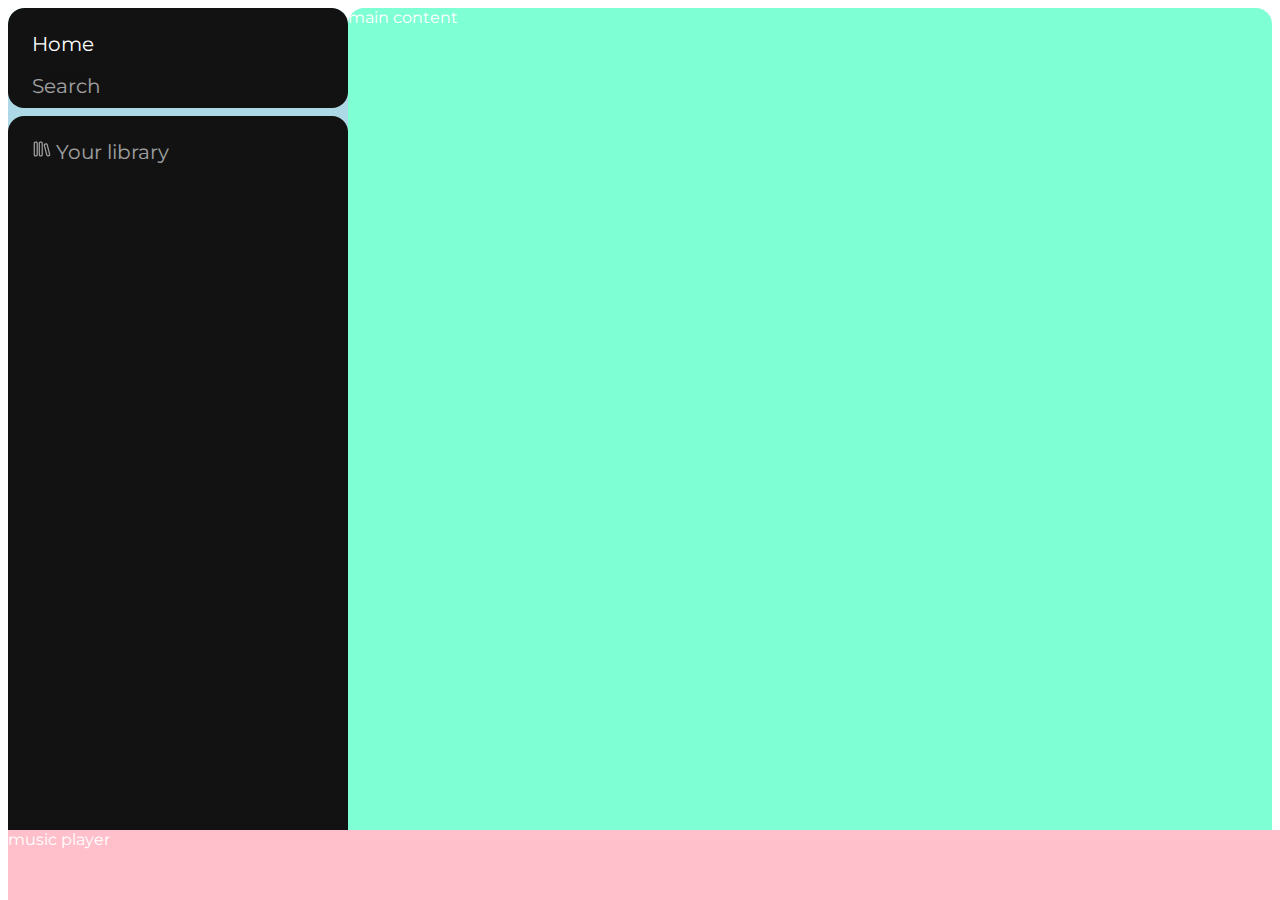
==== index.html @ efbf34a3 "Initial commit" ====
<!DOCTYPE html>
<html lang="en">

<head>
    <meta charset="UTF-8">
    <meta name="viewport" content="width=device-width, initial-scale=1.0">
    <link rel="stylesheet" href="https://cdnjs.cloudflare.com/ajax/libs/font-awesome/6.6.0/css/all.min.css"
        integrity="sha512-Kc323vGBEqzTmouAECnVceyQqyqdsSiqLQISBL29aUW4U/M7pSPA/gEUZQqv1cwx4OnYxTxve5UMg5GT6L4JJg=="
        crossorigin="anonymous" referrerpolicy="no-referrer" />
    <link rel="stylesheet" href="style.css">
    <link rel="icon" href="/assets/spotify-logo.png">
    <title>Spotify clone</title>
    <link rel="preconnect" href="https://fonts.googleapis.com">
    <link rel="preconnect" href="https://fonts.gstatic.com" crossorigin>
    <link href="https://fonts.googleapis.com/css2?family=Montserrat:ital,wght@0,100..900;1,100..900&display=swap"
        rel="stylesheet">
</head>

<body>
    <div class="main">
        <!-- START SIDEBAR -->
        <div class="sidebar">
            <div class="nav">
                <div class="nav-option" style="opacity: 1;">
                    <i class="fa-solid fa-house"></i>
                    <a href="#">Home</a>
                </div>
                <div class="nav-option">
                    <i class="fa-solid fa-magnifying-glass"></i>
                    <a href="#">Search</a>
                </div>

            </div>
            <div class="library">
                <div class="options">
                    <div class="lib-option nav-option">
                        <!-- <img src="/assets/library.png" alt="library-logo"> -->
                        <svg fill="none" viewBox="0 0 24 24" xmlns="http://www.w3.org/2000/svg">
                            <path
                                d="M4 3h1c1.054 0 1.918.816 1.995 1.85L7 5v14a2.001 2.001 0 0 1-1.85 1.994L5 21H4a2.001 2.001 0 0 1-1.995-1.85L2 19V5c0-1.054.816-1.918 1.85-1.995L4 3h1-1Zm6 0h1c1.054 0 1.918.816 1.995 1.85L13 5v14a2.001 2.001 0 0 1-1.85 1.994L11 21h-1a2.001 2.001 0 0 1-1.995-1.85L8 19V5c0-1.054.816-1.918 1.85-1.995L10 3h1-1Zm6.974 2c.84 0 1.608.531 1.89 1.346l.047.157 3.015 11.745a2 2 0 0 1-1.296 2.392l-.144.043-.969.248a2.002 2.002 0 0 1-2.387-1.284l-.047-.155-3.016-11.745a2 2 0 0 1 1.298-2.392l.143-.043.968-.248c.166-.043.334-.064.498-.064ZM5 4.5H4a.501.501 0 0 0-.492.41L3.5 5v14c0 .244.177.45.41.492L4 19.5h1c.245 0 .45-.178.492-.41L5.5 19V5a.501.501 0 0 0-.41-.492L5 4.5Zm6 0h-1a.501.501 0 0 0-.492.41L9.5 5v14c0 .244.177.45.41.492l.09.008h1c.245 0 .45-.178.492-.41L11.5 19V5a.501.501 0 0 0-.41-.492L11 4.5Zm5.975 2-.063.004-.063.013-.968.247a.498.498 0 0 0-.376.51l.015.1 3.016 11.745a.5.5 0 0 0 .483.375l.063-.003.062-.012.97-.25a.5.5 0 0 0 .374-.519l-.015-.088-3.015-11.747a.501.501 0 0 0-.483-.375Z"
                                fill="#ffffff" class="fill-212121"></path>
                        </svg>
                        <a href="#">Your library</a>
                    </div>
                    <div class="icons">
                        <i class="fa-solid fa-plus"></i>
                        <i class="fa-solid fa-arrow-right"></i>
                    </div>
                </div>
                <div class="boxes">

                </div>
            </div>
        </div>
        <!-- END SIDEBAR -->


        <!-- START MAIN CONTENT -->
        <div class="main-content">main content</div>
        <!-- END MAIN CONTENT -->


        <!-- START MUSIC PLAYER -->
        <div class="music-player">music player</div>
        <!-- END MUSIC PLAYER -->
    </div>
</body>

</html>
---- style.css ----
*{
    font-family: "Montserrat", sans-serif;
    margin:0;
    padding: 0;
    box-sizing: border-box;  
    
    color: #fff;
    overflow: hidden;
    /* background-color: black; */
}

.main {
    display: flex;
    height: 100vh;
    padding: 0.5rem;
     
}



/******** START SIDEBAR ********/
.sidebar{
    background-color: lightblue;
    width: 340px;
    border-radius: 1rem; /*16px; */
    -webkit-border-radius: 1rem;
    -moz-border-radius: 1rem;
    -ms-border-radius: 1rem;
    -o-border-radius: 1rem;

}

.nav {
    background-color: #121212;
    border-radius: 1rem;
    -webkit-border-radius: 1rem;
    -moz-border-radius: 1rem;
    -ms-border-radius: 1rem;
    -o-border-radius: 1rem;
    display: flex;
    flex-direction: column;
    justify-content: center;
    height: 100px;
    padding: 0.5rem 0.75rem;
}

.nav-option{
    line-height: 2.5rem;
    
}

.nav-option a{
    font-size: 1.25rem;
}
.nav-option {
    font-size: 1rem;
    opacity: 0.6;
    padding: 0.5rem 0.75rem;
}

.nav-option:hover{
    opacity: 1;
}

/******** start library part ********/


.library{
    background-color: #121212;
    border-radius: 1rem;
    -webkit-border-radius: 1rem;
    -moz-border-radius: 1rem;
    -ms-border-radius: 1rem;
    -o-border-radius: 1rem;
    height: 100%;
    margin-top: 0.5rem;
    padding:0.5rem 0.75rem ;

}
.options{
    display: flex;
    justify-content: space-between;
    align-items: center;
}
.lib-option svg{
    height:1.25rem;
    width: 1.25rem;
}

.icons{
    font-size: 1.30rem;
    display: flex;
}

.icons i{
    opacity: 0.5;
    margin-right: 1rem;
}

.icons i:hover{
    opacity: 1;
}

/* end library part */
 
/******** END SIDEBAR ********/



/* START MAIN CONTENT */
.main-content {
    background-color: aquamarine;
    flex: 1;
    border-radius: 1rem; /*16px; */
    -webkit-border-radius: 1rem;
    -moz-border-radius: 1rem;
    -ms-border-radius: 1rem;
    -o-border-radius: 1rem;
    overflow: auto;
}

/******** END MAIN CONTENT ********/



/******** START MUSIC PLAYER ********/

.music-player {
    background-color:pink;
    position: fixed;
    bottom:0;
    width:100%;
    height: 70px;
}

/******** END MUSIC PLAYER ********/

a{
    text-decoration: none;
    color: #fff;
}
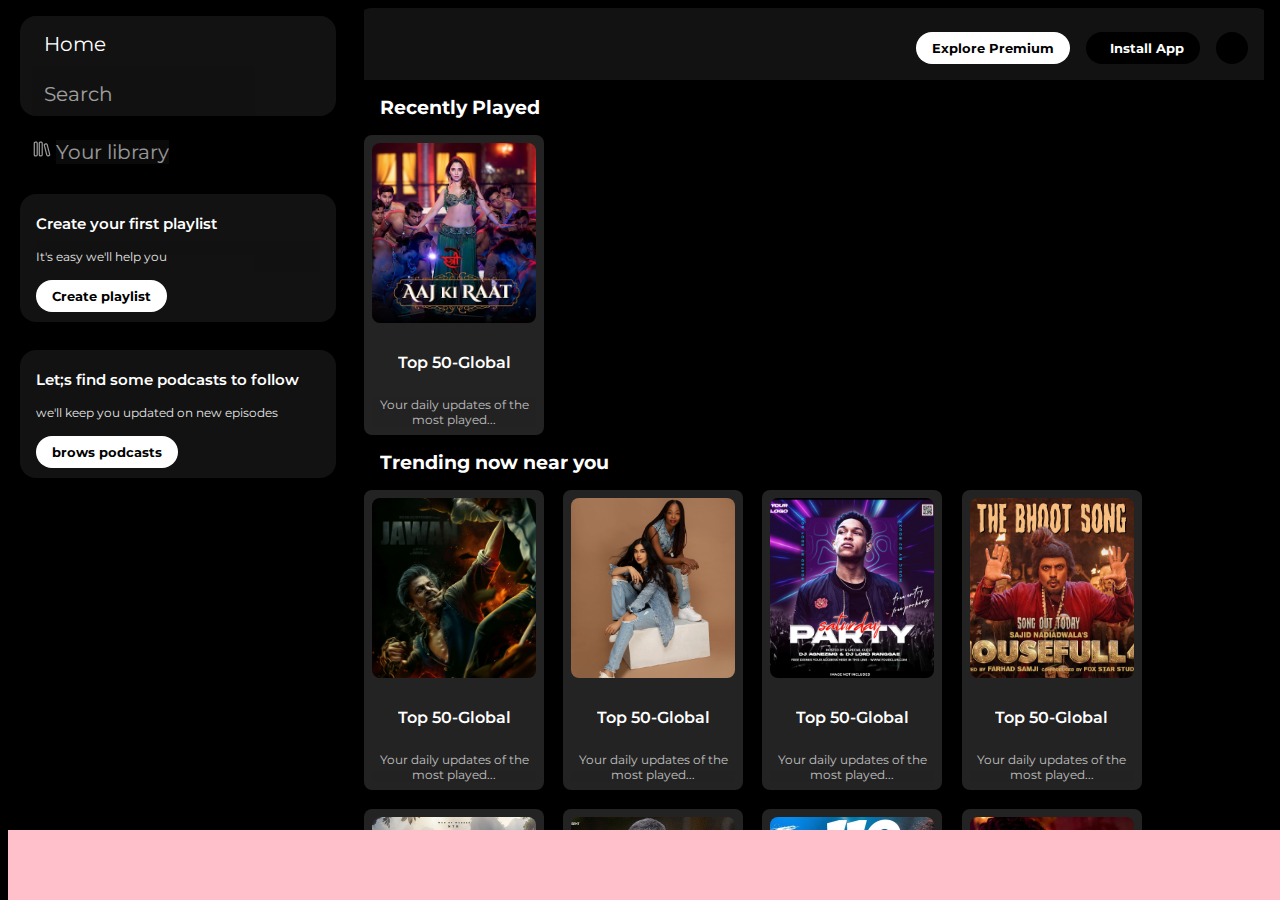
==== commit 1eb7eaeb: "card section completed" ====
--- a/index.html
+++ b/index.html
@@ -47,8 +47,17 @@
                         <i class="fa-solid fa-arrow-right"></i>
                     </div>
                 </div>
-                <div class="boxes">
-
+                <div class="lib-box">
+                    <div class="box">
+                        <p class="box-p1">Create your first playlist</p>
+                        <p class="box-p2">It's easy we'll help you</p>
+                        <button class="badge">Create playlist</button>
+                    </div>
+                    <div class="box">
+                        <p class="box-p1">Let;s find some podcasts to follow</p>
+                        <p class="box-p2"> we'll keep you updated on new episodes</p>
+                        <button class="badge">brows podcasts</button>
+                    </div>
                 </div>
             </div>
         </div>
@@ -56,12 +65,156 @@
 
 
         <!-- START MAIN CONTENT -->
-        <div class="main-content">main content</div>
+        <!-- start navbar section -->
+        <div class="main-content">
+            <div class="sticky-nav">
+                <div class="sticky-nav-icons">
+                    <i class="fa-solid right-margin fa-chevron-left"></i>
+                    <i class="fa-solid hide fa-chevron-right"></i>
+                </div>
+                <div class="sticky-nav-options">
+                    <button class="badge nav-item">Explore Premium</button>
+                    <button class="badge nav-item dark-badge hide"><i class="fa-regular fa-circle-down"
+                            style="margin-right: 0.5rem;"></i></i>Install App</button>
+                    <i class="fa-regular user fa-user nav-item"></i>
+
+                </div>
+
+            </div>
+            <!-- end navbar section -->
+
+            <!-- start card section -->
+
+            <!-- <div class="cards"> -->
+
+            <h3>Recently Played</h3>
+            <div class="card-container">
+                <div class="card">
+                    <img src="/card images/card8.webp" alt="image" class="card-img">
+                    <p class="card-title">Top 50-Global</p>
+                    <p class="card-info">Your daily updates of the most played...</p>
+                </div>
+            </div>
+
+            <h3>Trending now near you</h3>
+            <div class="card-container">
+                <div class="card">
+                    <img src="/card images/card1.jpg" alt="image" class="card-img">
+                    <p class="card-title">Top 50-Global</p>
+                    <p class="card-info">Your daily updates of the most played...</p>
+                </div>
+                <div class="card">
+                    <img src="/card images/card2.jpg" alt="image" class="card-img">
+                    <p class="card-title">Top 50-Global</p>
+                    <p class="card-info">Your daily updates of the most played...</p>
+                </div>
+                <div class="card">
+                    <img src="/card images/card3.jpg" alt="image" class="card-img">
+                    <p class="card-title">Top 50-Global</p>
+                    <p class="card-info">Your daily updates of the most played...</p>
+                </div>
+                <div class="card">
+                    <img src="/card images/card4.jpg" alt="image" class="card-img">
+                    <p class="card-title">Top 50-Global</p>
+                    <p class="card-info">Your daily updates of the most played...</p>
+                </div>
+                <div class="card">
+                    <img src="/card images/card5.jpg" alt="image" class="card-img">
+                    <p class="card-title">Top 50-Global</p>
+                    <p class="card-info">Your daily updates of the most played...</p>
+                </div>
+                <div class="card">
+                    <img src="/card images/card6.jpg" alt="image" class="card-img">
+                    <p class="card-title">Top 50-Global</p>
+                    <p class="card-info">Your daily updates of the most played...</p>
+                </div>
+                <div class="card">
+                    <img src="/card images/card17.jpg" alt="image" class="card-img">
+                    <p class="card-title">Top 50-Global</p>
+                    <p class="card-info">Your daily updates of the most played...</p>
+                </div>
+                <div class="card">
+                    <img src="/card images/card13.jpg" alt="image" class="card-img">
+                    <p class="card-title">Top 50-Global</p>
+                    <p class="card-info">Your daily updates of the most played...</p>
+                </div>
+                <div class="card">
+                    <img src="/card images/card9.jpg" alt="image" class="card-img">
+                    <p class="card-title">Top 50-Global</p>
+                    <p class="card-info">Your daily updates of the most played...</p>
+                </div>
+                <div class="card">
+                    <img src="/card images/card10.jpg" alt="image" class="card-img">
+                    <p class="card-title">Top 50-Global</p>
+                    <p class="card-info">Your daily updates of the most played...</p>
+                </div>
+                <div class="card">
+                    <img src="/card images/card11.jpg" alt="image" class="card-img">
+                    <p class="card-title">Top 50-Global</p>
+                    <p class="card-info">Your daily updates of the most played...</p>
+                </div>
+                <div class="card">
+                    <img src="/card images/card12.jpg" alt="image" class="card-img">
+                    <p class="card-title">Top 50-Global</p>
+                    <p class="card-info">Your daily updates of the most played...</p>
+                </div>
+                <div class="card">
+                    <img src="/card images/card22.jpg" alt="image" class="card-img">
+                    <p class="card-title">Top 50-Global</p>
+                    <p class="card-info">Your daily updates of the most played...</p>
+                </div>
+                <div class="card">
+                    <img src="/card images/card21.webp" alt="image" class="card-img">
+                    <p class="card-title">Top 50-Global</p>
+                    <p class="card-info">Your daily updates of the most played...</p>
+                </div>
+                <div class="card">
+                    <img src="/card images/card15.jpg" alt="image" class="card-img">
+                    <p class="card-title">Top 50-Global</p>
+                    <p class="card-info">Your daily updates of the most played...</p>
+                </div>
+
+            </div>
+            <h3>Featured Charts</h3>
+            <div class="card-container">
+                <div class="card">
+                    <img src="/card images/card13.jpg" alt="image" class="card-img">
+                    <p class="card-title">Top songs india</p>
+                    <p class="card-info">Your daily updates of the most played...</p>
+                </div>
+                <div class="card">
+                    <img src="/card images/card14.webp" alt="image" class="card-img">
+                    <p class="card-title">Top 50-Global</p>
+                    <p class="card-info">Your daily updates of the most played...</p>
+                </div>
+                <div class="card">
+                    <img src="card images/card19.jpg" alt="image" class="card-img">
+                    <p class="card-title">Top 50-Global</p>
+                    <p class="card-info">Your daily updates of the most played...</p>
+                </div>
+            </div>
+            <div class="footer">
+                <div class="line">
+                    
+                </div>
+            </div>
+
+            <!-- </div>  -->
+            <!-- end card section -->
+        </div>
+
+
+
+
+
+
+
+
         <!-- END MAIN CONTENT -->
 
 
         <!-- START MUSIC PLAYER -->
-        <div class="music-player">music player</div>
+        <div class="music-player"></div>
         <!-- END MUSIC PLAYER -->
     </div>
 </body>
--- a/style.css
+++ b/style.css
@@ -1,142 +1,305 @@
-*{
-    font-family: "Montserrat", sans-serif;
-    margin:0;
-    padding: 0;
-    box-sizing: border-box;  
-    
-    color: #fff;
-    overflow: hidden;
-    /* background-color: black; */
+* {
+  font-family: "Montserrat", sans-serif;
+  margin: 0;
+  padding: 0;
+  box-sizing: border-box;
+
+  color: #fff;
+  overflow: hidden;
+  background-color: black;
 }
 
 .main {
-    display: flex;
-    height: 100vh;
-    padding: 0.5rem;
-     
+  display: flex;
+  height: 100vh;
+  padding: 0.5rem;
 }
 
 
 
 /******** START SIDEBAR ********/
-.sidebar{
-    background-color: lightblue;
-    width: 340px;
-    border-radius: 1rem; /*16px; */
-    -webkit-border-radius: 1rem;
-    -moz-border-radius: 1rem;
-    -ms-border-radius: 1rem;
-    -o-border-radius: 1rem;
-
+.sidebar {
+  background-color: black;
+  width: 340px;
+  border-radius: 1rem; /*16px; */
+  -webkit-border-radius: 1rem;
+  -moz-border-radius: 1rem;
+  -ms-border-radius: 1rem;
+  -o-border-radius: 1rem;
+  margin-right: 0.5rem;
+  padding-top: 0.5rem;
 }
 
 .nav {
-    background-color: #121212;
-    border-radius: 1rem;
-    -webkit-border-radius: 1rem;
-    -moz-border-radius: 1rem;
-    -ms-border-radius: 1rem;
-    -o-border-radius: 1rem;
-    display: flex;
-    flex-direction: column;
-    justify-content: center;
-    height: 100px;
-    padding: 0.5rem 0.75rem;
-}
-
-.nav-option{
-    line-height: 2.5rem;
-    
-}
-
-.nav-option a{
-    font-size: 1.25rem;
-}
+  background-color: #121212;
+  border-radius: 1rem;
+  -webkit-border-radius: 1rem;
+  -moz-border-radius: 1rem;
+  -ms-border-radius: 1rem;
+  -o-border-radius: 1rem;
+  display: flex;
+  flex-direction: column;
+  justify-content: center;
+  height: 100px;
+  padding: 0 0.5rem 0 0.75rem;
+  margin: 0 0.75rem 0;
+}
+.nav div {
+  background-color: #121212;
+}
+
 .nav-option {
-    font-size: 1rem;
-    opacity: 0.6;
-    padding: 0.5rem 0.75rem;
-}
-
-.nav-option:hover{
-    opacity: 1;
+  line-height: 2.5rem;
+}
+
+.nav-option a {
+  font-size: 1.25rem;
+  background-color: #121212;
+}
+.nav-option {
+  font-size: 1rem;
+  opacity: 0.6;
+  padding: 0.5rem 0.75rem;
+}
+
+.nav-option:hover {
+  opacity: 1;
 }
 
 /******** start library part ********/
 
-
-.library{
-    background-color: #121212;
-    border-radius: 1rem;
-    -webkit-border-radius: 1rem;
-    -moz-border-radius: 1rem;
-    -ms-border-radius: 1rem;
-    -o-border-radius: 1rem;
-    height: 100%;
-    margin-top: 0.5rem;
-    padding:0.5rem 0.75rem ;
-
-}
-.options{
-    display: flex;
-    justify-content: space-between;
-    align-items: center;
-}
-.lib-option svg{
-    height:1.25rem;
-    width: 1.25rem;
-}
-
-.icons{
-    font-size: 1.30rem;
-    display: flex;
-}
-
-.icons i{
-    opacity: 0.5;
-    margin-right: 1rem;
-}
-
-.icons i:hover{
-    opacity: 1;
-}
-
+.library {
+  background-color: black;
+  border-radius: 1rem;
+  -webkit-border-radius: 1rem;
+  -moz-border-radius: 1rem;
+  -ms-border-radius: 1rem;
+  -o-border-radius: 1rem;
+  height: 100%;
+  margin-top: 0.5rem;
+  padding: 0 0.75rem;
+}
+.options {
+  display: flex;
+  justify-content: space-between;
+  align-items: center;
+}
+.lib-option svg {
+  height: 1.25rem;
+  width: 1.25rem;
+}
+
+.icons {
+  font-size: 1.3rem;
+  display: flex;
+}
+
+.icons i {
+  opacity: 0.5;
+  margin-right: 1rem;
+}
+
+.icons i:hover {
+  opacity: 1;
+}
+
+.box {
+  height: 8rem;
+  background-color: #121212;
+  border-radius: 1rem;
+  -webkit-border-radius: 1rem;
+  -moz-border-radius: 1rem;
+  -ms-border-radius: 1rem;
+  -o-border-radius: 1rem;
+  margin: 0.75rem 0 1.75rem 0;
+  padding: 0.75rem 1rem;
+}
+.box-p1 {
+  font-size: 0.95rem;
+  font-weight: 600;
+  padding: 0.5rem 0 0.5rem 0;
+}
+
+.box-p2 {
+  font-size: 0.75rem;
+  opacity: 0.9;
+  padding: 0.5rem 0 0.5rem 0;
+}
+.badge {
+  background-color: #fff;
+  border: none;
+  border-radius: 100px;
+  -webkit-border-radius: 100px;
+  -moz-border-radius: 100px;
+  -ms-border-radius: 100px;
+  -o-border-radius: 100px;
+  padding: 0.25rem 1rem;
+  font-weight: 700;
+  margin-top: 0.5rem;
+  color: black;
+  height: 2rem;
+  width: fit-content;
+}
+.dark-badge{
+  background-color: #000;
+  color: #fff;
+}
+.box p {
+  background-color: #121212;
+}
 /* end library part */
- 
+
 /******** END SIDEBAR ********/
-
-
 
 /* START MAIN CONTENT */
 .main-content {
-    background-color: aquamarine;
-    flex: 1;
-    border-radius: 1rem; /*16px; */
-    -webkit-border-radius: 1rem;
-    -moz-border-radius: 1rem;
-    -ms-border-radius: 1rem;
-    -o-border-radius: 1rem;
-    overflow: auto;
-}
-
+  background-color: black;
+  flex: 1;
+  border-radius: 1rem;
+   /*16px:;
+  */-webkit-border-radius: 1rem;
+  -moz-border-radius:;
+  -ms-border-radius:;
+  -o-border-radius:;
+  overflow: auto;
+  -webkit-border-radius:;
+  padding: 0 0.5rem 0 0.5rem;
+}
+/* start sticky navbar */
+.sticky-nav {
+  position: sticky;
+  top: 0;
+  background-color:#121212;
+  display: flex;
+  justify-content: space-between;
+  align-items: center;
+  padding: 1rem 0 1rem 0;
+  z-index: 10;
+}
+
+.sticky-nav-icons {
+  padding-left: 1rem;
+  background-color: #121212;
+  
+}
+.right-margin{
+  margin-right: 0.5rem;
+}
+.sticky-nav-options {
+  background-color: #121212;
+  display: flex;
+  justify-content: center;
+  align-items: center;
+ 
+}
+.nav-item{
+  margin-right: 1rem;
+}
+.user {
+  width: 2rem;
+  height: 2rem;
+  border-radius: 50%;
+  padding: 0.5rem 0 0 0.5rem;
+  align-items: center;
+  margin-top:0.5rem ;
+}
+
+/* end sticky navbar */
+
+/* start card section */
+
+
+.card-container {
+  display: flex;
+  flex-wrap: wrap;
+  gap: 1.2rem; /* Gap between cards */
+  justify-content: flex-start; /* Adjust the alignment */
+}
+
+.card {
+  background-color: #232323 !important;
+  width: 180px; /* Fixed width */
+  height: 300px; /* Fixed height to ensure uniformity */
+  border-radius: 0.5rem;
+  padding: 0.5rem;
+  display: flex;
+  flex-direction: column;
+  align-items: center;
+  justify-content: space-between; /* Ensures even spacing between image and text */
+  /* align-content: space-evenly; */
+}
+
+.card-img {
+  width: 100%;
+  height: 180px; /* Fix the height to keep images uniform */
+  object-fit: cover; /* Ensures image fits without distortion */
+  border-radius: 0.5rem;
+}
+
+.card-title {
+  font-weight: 600;
+  color: white;
+  margin: 0.5rem 0 0; /* Margin between image and title */
+  background-color: inherit;
+}
+
+.card-info {
+  font-size: 0.75rem;
+  color: white;
+  opacity: 0.7;
+  text-align: center;
+  margin-top: 0.25rem;
+  background-color: inherit;
+}
+
+h3 {
+  margin: 1rem;
+  color: white;
+}
+/* end card section */
 /******** END MAIN CONTENT ********/
 
-
-
 /******** START MUSIC PLAYER ********/
 
 .music-player {
-    background-color:pink;
-    position: fixed;
-    bottom:0;
-    width:100%;
-    height: 70px;
+  background-color: pink;
+  position: fixed;
+  bottom: 0;
+  width: 100%;
+  height: 70px;
 }
 
 /******** END MUSIC PLAYER ********/
 
-a{
-    text-decoration: none;
-    color: #fff;
-}
-
+a {
+  text-decoration: none;
+  color: #fff;
+}
+
+
+@media (max-width: 1000px){
+  .hide{
+    display: none;
+
+  }
+}
+
+.card:hover {
+    transform: scale(1.05); /* Zoom effect */
+    box-shadow: 0 8px 16px rgba(0, 0, 0, 0.2); /* Shadow on hover */
+}
+
+
+/* footer */
+.footer{
+  height: 300px;
+  display: flex;
+  align-items: center;
+}
+.line{
+  width: 90%;
+  height: 30%;
+  border-top: 1px solid #fff;
+  opacity: 0.9;
+
+}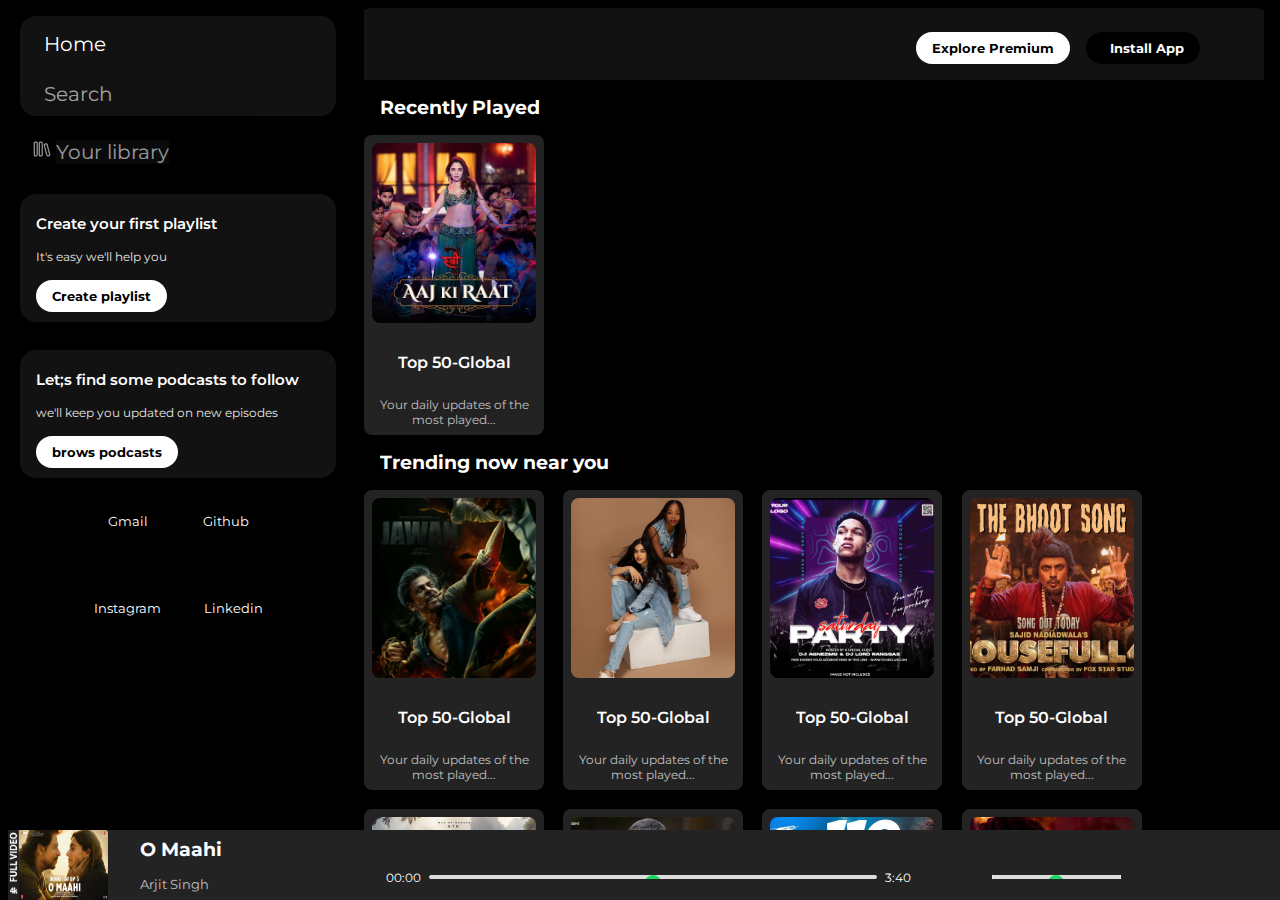
==== commit 526a9598: "media query for card section" ====
--- a/index.html
+++ b/index.html
@@ -20,6 +20,10 @@
     <div class="main">
         <!-- START SIDEBAR -->
         <div class="sidebar">
+            <!-- <div id="side-menu" class="side-menu">
+                <a href="/sidebar.html"<i class="fa-solid fa-bars"></i></a>
+                </div> -->
+            
             <div class="nav">
                 <div class="nav-option" style="opacity: 1;">
                     <i class="fa-solid fa-house"></i>
@@ -32,6 +36,7 @@
 
             </div>
             <div class="library">
+                
                 <div class="options">
                     <div class="lib-option nav-option">
                         <!-- <img src="/assets/library.png" alt="library-logo"> -->
@@ -59,8 +64,54 @@
                         <button class="badge">brows podcasts</button>
                     </div>
                 </div>
-            </div>
+                <div class="social-media">
+                    <div class="social-footer--icons1">
+                        <a
+                        href="mailto:Sidduharwal222@gmail.com"
+                        alt="mail to the owner"
+                        target="_blank"
+                        title="Gmail i'd"
+                      >
+                        <i class="fa-solid social-icon Gmail fa-envelope"></i>
+                        <p>Gmail</p>
+                      </a>
+                      <a
+                        href="https://github.com/Sidduharwal"
+                        alt="github link"
+                        target="_blank"
+                        title="github account"
+                      >
+                        <i class="fa-brands social-icon Github fa-github"></i>
+                        <p>Github</p>
+                      </a>
+
+                    </div>
+                    <div class="social-footer--icons1">
+                        <a
+                          href="https://www.instagram.com/siddh_0.6/"
+                          alt="instagram link"
+                          target="_blank"
+                          title="instagram profile"
+                        >
+                          <i class="fa-brands social-icon insta fa-instagram"></i>
+                          <p>Instagram</p>
+                        </a>
+                        <a
+                          href="https://www.linkedin.com/in/sidduharwal/"
+                          alt="github link"
+                          target="_blank"
+                          title="linked in profile"
+                        >
+                          <i class="fa-brands social-icon Linkedin fa-linkedin"></i>
+                          <p>Linkedin</p>
+                        </a>
+
+                    </div>
+                </div>
+            </div>
+            
         </div>
+        
         <!-- END SIDEBAR -->
 
 
@@ -68,12 +119,15 @@
         <!-- start navbar section -->
         <div class="main-content">
             <div class="sticky-nav">
+                <div id="side-menu" class="side-menu">
+                    <a href="/sidebar1.html"<i class="fa-solid fa-bars"></i></a>
+                    </div>
                 <div class="sticky-nav-icons">
-                    <i class="fa-solid right-margin fa-chevron-left"></i>
+                    <i class="fa-solid hide right-margin fa-chevron-left"></i>
                     <i class="fa-solid hide fa-chevron-right"></i>
                 </div>
                 <div class="sticky-nav-options">
-                    <button class="badge nav-item">Explore Premium</button>
+                    <button class="badge nav-item white-badge">Explore Premium</button>
                     <button class="badge nav-item dark-badge hide"><i class="fa-regular fa-circle-down"
                             style="margin-right: 0.5rem;"></i></i>Install App</button>
                     <i class="fa-regular user fa-user nav-item"></i>
@@ -89,7 +143,7 @@
 
             <h3>Recently Played</h3>
             <div class="card-container">
-                <div class="card">
+                <div class="card top-card" >
                     <img src="/card images/card8.webp" alt="image" class="card-img">
                     <p class="card-title">Top 50-Global</p>
                     <p class="card-info">Your daily updates of the most played...</p>
@@ -195,26 +249,54 @@
             </div>
             <div class="footer">
                 <div class="line">
-                    
-                </div>
-            </div>
-
-            <!-- </div>  -->
-            <!-- end card section -->
+
+                </div>
+            </div>
         </div>
-
-
-
-
-
-
-
+        <!-- end card section -->
 
         <!-- END MAIN CONTENT -->
 
 
         <!-- START MUSIC PLAYER -->
-        <div class="music-player"></div>
+        <div class="music-player">
+            <div class="album">
+                <img src="card images\card9.jpg" alt="image">
+                <div class="song-title">
+                    <h3>O Maahi</h3>
+                    <p class="singer">Arjit Singh</p>
+                </div>
+
+                <i class="fa-regular like-button fa-heart"></i>
+
+            </div>
+
+            <div class="player">
+                <div class="player-controls">
+                    <i class="fa-solid player-control-icon fa-shuffle"></i>
+                    <i class="fa-solid player-control-icon fa-backward-step"></i>
+                    <i class="fa-solid player-control-icon fa-circle-play"
+                        style="opacity: 1; font-size:1.5rem; height: 1.5rem;"></i>
+                    <i class="fa-solid player-control-icon fa-forward-step"></i>
+                    <i class="fa-solid player-control-icon fa-repeat"></i>
+
+
+                </div>
+                <div class="playback-bar">
+                    <span class="curr-time">00:00</span>
+                    <input type="range" min="0" max="100" class="progress-bar" step="1">
+                    <span class="curr-time">3:40</span>
+                </div>
+
+            </div>
+
+            <div class="control">
+                <i class="fa-solid valume-icon fa-volume-high"></i>
+                <input type="range" min="0" max="100" class="volume-bar" step="1">
+                <!-- <i class="fa-solid Minimize-icon fa-up-right-and-down-left-from-center"></i> -->
+                <i class="fa-solid Minimize-icon fa-compress"></i>
+            </div>
+        </div>
         <!-- END MUSIC PLAYER -->
     </div>
 </body>
--- a/style.css
+++ b/style.css
@@ -6,16 +6,16 @@
 
   color: #fff;
   overflow: hidden;
-  background-color: black;
+  /* background-color: black; */
+  appearance: none;
 }
 
 .main {
   display: flex;
   height: 100vh;
   padding: 0.5rem;
-}
-
-
+  background-color: black;
+}
 
 /******** START SIDEBAR ********/
 .sidebar {
@@ -140,7 +140,7 @@
   height: 2rem;
   width: fit-content;
 }
-.dark-badge{
+.dark-badge {
   background-color: #000;
   color: #fff;
 }
@@ -156,20 +156,14 @@
   background-color: black;
   flex: 1;
   border-radius: 1rem;
-   /*16px:;
-  */-webkit-border-radius: 1rem;
-  -moz-border-radius:;
-  -ms-border-radius:;
-  -o-border-radius:;
   overflow: auto;
-  -webkit-border-radius:;
   padding: 0 0.5rem 0 0.5rem;
 }
 /* start sticky navbar */
 .sticky-nav {
   position: sticky;
   top: 0;
-  background-color:#121212;
+  background-color: #121212;
   display: flex;
   justify-content: space-between;
   align-items: center;
@@ -180,9 +174,8 @@
 .sticky-nav-icons {
   padding-left: 1rem;
   background-color: #121212;
-  
-}
-.right-margin{
+}
+.right-margin {
   margin-right: 0.5rem;
 }
 .sticky-nav-options {
@@ -190,9 +183,8 @@
   display: flex;
   justify-content: center;
   align-items: center;
- 
-}
-.nav-item{
+}
+.nav-item {
   margin-right: 1rem;
 }
 .user {
@@ -201,13 +193,12 @@
   border-radius: 50%;
   padding: 0.5rem 0 0 0.5rem;
   align-items: center;
-  margin-top:0.5rem ;
+  margin-top: 0.5rem;
 }
 
 /* end sticky navbar */
 
 /* start card section */
-
 
 .card-container {
   display: flex;
@@ -262,7 +253,7 @@
 /******** START MUSIC PLAYER ********/
 
 .music-player {
-  background-color: pink;
+  background-color: #232323;
   position: fixed;
   bottom: 0;
   width: 100%;
@@ -276,30 +267,437 @@
   color: #fff;
 }
 
-
-@media (max-width: 1000px){
-  .hide{
+@media (max-width: 1000px) {
+  .hide {
     display: none;
-
   }
 }
 
 .card:hover {
-    transform: scale(1.05); /* Zoom effect */
-    box-shadow: 0 8px 16px rgba(0, 0, 0, 0.2); /* Shadow on hover */
-}
-
+  transform: scale(1.05); /* Zoom effect */
+  box-shadow: 0 8px 16px rgba(0, 0, 0, 0.2); /* Shadow on hover */
+}
 
 /* footer */
-.footer{
+.footer {
   height: 300px;
   display: flex;
   align-items: center;
 }
-.line{
+.line {
   width: 90%;
   height: 30%;
   border-top: 1px solid #fff;
   opacity: 0.9;
-
-}+}
+
+.music-player {
+  display: flex;
+  justify-content: space-between;
+  align-items: center;
+}
+
+.album {
+  width: 25%;
+  /* background-color: aqua; */
+}
+
+.player {
+  width: 50%;
+  /* background-color: blueviolet; */
+}
+
+.control {
+  width: 25%;
+  /* background-color: yellowgreen; */
+}
+.player-controls {
+  display: flex;
+  justify-content: center;
+  align-items: center;
+}
+.player-control-icon {
+  height: 1rem;
+  margin-right: 1.75rem;
+  opacity: 0.6;
+}
+
+.player-control-icon:hover {
+  opacity: 1;
+}
+
+.playback-bar {
+  display: flex;
+  justify-content: center;
+  align-items: center;
+}
+
+.progress-bar {
+  width: 70%;
+  appearance: none;
+  background-color: transparent;
+  cursor: pointer;
+}
+
+.progress-bar::-webkit-slider-runnable-track {
+  background-color: #ddd;
+  border-radius: 100px;
+  -webkit-border-radius: 100px;
+  -moz-border-radius: 100px;
+  -ms-border-radius: 100px;
+  -o-border-radius: 100px;
+  height: 0.2rem;
+}
+
+.progress-bar::-webkit-slider-thumb {
+  appearance: none;
+  height: 1rem;
+  width: 1rem;
+  background-color: #1bd760;
+  border-radius: 50%;
+  -webkit-border-radius: 50%;
+  -moz-border-radius: 50%;
+  -ms-border-radius: 50%;
+  -o-border-radius: 50%;
+}
+.curr-time {
+  font-size: 0.75rem;
+  margin: 0 0.5rem 0 0.5rem;
+}
+
+.album {
+  display: flex;
+  justify-content: start;
+  align-items: center;
+}
+.album img{
+  /* margin-left: 0.5rem; */
+  height: 70px;
+  width: 100px;
+  border-radius: 0.2rem;
+  -webkit-border-radius: 0.2rem;
+  -moz-border-radius: 0.2rem;
+  -ms-border-radius: 0.2rem;
+  -o-border-radius: 0.2rem;
+}
+
+.song-title{
+  margin-left: 1rem;
+  margin-bottom:1rem ;
+  margin-top: 1rem;
+  padding-bottom: -2rem;
+  
+}
+
+.singer{
+  margin-left: 1rem;
+  margin-bottom:1rem;
+  font-size: 0.8rem;
+  opacity: 0.7;
+  gap: 0.5rem;
+
+}
+
+.like-button{
+  margin-left: 2rem;
+font-size: 1.5rem;
+opacity: 0.6;
+}
+
+.like-button:hover{
+opacity: 1;
+}
+
+.control{
+  display: flex;
+justify-content: space-evenly;
+  align-items: center;
+  margin-top: 1.5rem;
+}
+
+.Minimize-icon{
+  margin-left: 2rem;
+  padding-left: 7rem;
+  align-content: end;
+  font-size: 1.5rem;
+}
+
+.volume-bar::-webkit-slider-runnable-track {
+  background-color: #ddd;
+  border-radius: 100px;
+  -webkit-border-radius: 100px;
+  -moz-border-radius: 100px;
+  -ms-border-radius: 100px;
+  -o-border-radius: 100px;
+  height: 0.2rem;
+}
+
+.volume-bar::-webkit-slider-thumb {
+  appearance: none;
+  height: 1rem;
+  width: 1rem;
+  background-color: #1bd760;
+  border-radius: 50%;
+  -webkit-border-radius: 50%;
+  -moz-border-radius: 50%;
+  -ms-border-radius: 50%;
+  -o-border-radius: 50%;
+}
+
+/* Extra small devices: Mobile phones (< 576px) */
+@media only screen and (max-width: 575px){
+  .sidebar{
+    overflow: scroll;
+    
+  }
+  .main{
+    overflow: scroll;
+  }
+}
+
+/***** scrollbar Section *****/
+
+/* width */
+::-webkit-scrollbar {
+  width: 0.6rem;
+  
+  
+}
+
+/* Track */
+::-webkit-scrollbar-track {
+  background: var(--supporting-color);
+  
+}
+
+/* Handle */
+::-webkit-scrollbar-thumb {
+  background: #fff;
+  border-radius: 50px;
+  -webkit-border-radius: 50px;
+  -moz-border-radius: 50px;
+  -ms-border-radius: 50px;
+  -o-border-radius: 50px;
+  
+  
+}
+
+/* Handle on hover */
+::-webkit-scrollbar-thumb:hover {
+  background: #1bd760;
+ 
+}
+
+/***** End scrollbar Section *****/
+
+/***** footer icon color Section *****/
+
+/***** footer icon heading *****/
+
+.social-footer--icons1{
+  display: flex;
+  justify-content: space-evenly;
+  width: 80%;
+  padding-bottom: 5rem;
+  margin-left: 2rem;
+  margin-bottom: -1rem;
+  
+}
+.social-icon{
+  font-size: 2rem;
+  justify-content: center;
+  align-items: center;
+  display: flex;
+  opacity: 0.6;
+ 
+  
+}
+.social-footer--icons1 p{
+  font-size: 0.8rem;
+  margin-top: 0.5rem;
+  
+  
+}
+
+.insta{
+  color: #d6249f;
+}
+
+.Gmail{
+  color: #34a852;
+}
+.Github{
+  color: #f05033;
+
+}
+.Linkedin{
+  color: #007fbc;
+}
+.social-icon:hover{
+  opacity: 1;
+  transform: scale(1.1);
+  box-shadow: 0 8px 16px rgba(0, 0, 0, 0.2);
+  -webkit-transform: scale(1.1);
+  -moz-transform: scale(1.1);
+  -ms-transform: scale(1.1);
+  -o-transform: scale(1.1);
+}
+.social-footer--icons1 p:hover{
+  opacity: 1;
+  transform: scale(0.8);
+  -webkit-transform: scale(0.8);
+  -moz-transform: scale(0.8);
+  -ms-transform: scale(0.8);
+  -o-transform: scale(0.8);
+}
+
+/* mead query section */
+  
+@media (max-width: 1680px) {
+  .side-menu {
+    display: none;
+  }
+}
+
+@media (max-width: 1220px) {
+  .side-menu {
+    display: none;
+  }
+}
+
+@media (max-width: 1100px) {
+  .side-menu {
+    display: none;
+  }
+}
+
+@media (max-width: 998px) {
+  .hide {
+    display: block;
+  }
+}
+
+@media (max-width: 768px) {
+  .sidebar {
+    display: none;
+  }
+}
+
+@media (width <= 768px){
+  .sidebar{
+    display: none;
+  }
+  .side-menu{
+   display: block; 
+   margin-left: 1rem;
+   font-size: 1.5rem;
+  }
+  .hide {
+    display: none;
+  }
+  badge nav-item{
+    display: none;
+  }
+  .card {
+   background-color: #232323 !important;
+   width: 100px;
+   height: 200px;
+   border-radius: 0.5rem;
+   padding: 0.5rem;
+   display: flex;
+   flex-direction: column;
+   align-items: center;
+   justify-content: space-between;
+   border-radius:0.5rem;
+   -webkit-border-radius:0.5rem;
+   -moz-border-radius:0.5rem;
+   -ms-border-radius:0.5rem;
+   -o-border-radius:0.5rem;
+}
+  .card-img {
+    width: 100%;
+    height: 500px; 
+    object-fit: cover; 
+    border-radius: 0.5rem;
+  }
+  .top-card{
+    background-color: #232323 !important;
+    width: 400px; 
+    height: 250px; 
+    border-radius: 0.5rem;
+    padding: 0.5rem;
+    display: flex;
+    flex-direction: column;
+    align-items: center;
+    
+  }
+  .top-card card-title {
+    font-weight: 100;
+    color: white;
+    margin: 1rem  0 1rem 0; 
+    background-color: inherit;
+  }
+  
+  .top-card card-info {
+    font-size: 0.75rem;
+    color: red;
+    opacity: 0.7;
+    text-align: center;
+    margin-top: 1rem;
+    background-color: inherit;
+  }
+  .top-card img{
+    width: 100%;
+    height: 200px; 
+    object-fit: cover; 
+    border-radius: 0.5rem;
+  }
+
+  .card-container {
+    display: flex;
+    flex-wrap: wrap;
+    gap: 1.2rem; 
+    justify-content: flex-start; 
+    margin-left: 0.7rem
+  }
+  
+  
+  .card-img {
+    width: 100%;
+    height: 180px; 
+    object-fit: cover;
+    border-radius: 0.5rem;
+  }
+  
+  .card-title {
+    font-weight: 600;
+    color: white;
+    margin: 0.3rem 0 0.5rem; 
+    background-color: inherit;
+    font-size: 0.7rem;
+    padding-bottom: 0.2rem;
+  }
+  
+  .card-info {
+    font-size: 0.60rem;
+    color: white;
+    opacity: 0.7;
+    text-align: center;
+    margin-top: 0.2rem 0 5rem 0;
+    background-color: inherit;
+  }
+  .second-page{
+    display: block;
+    
+  }
+  .sidebar{
+    cursor: pointer;
+  }
+
+  .white-badge{
+    height: 40px;
+    width: 80px;
+    font-size: 0.7rem;
+  }
+
+}
